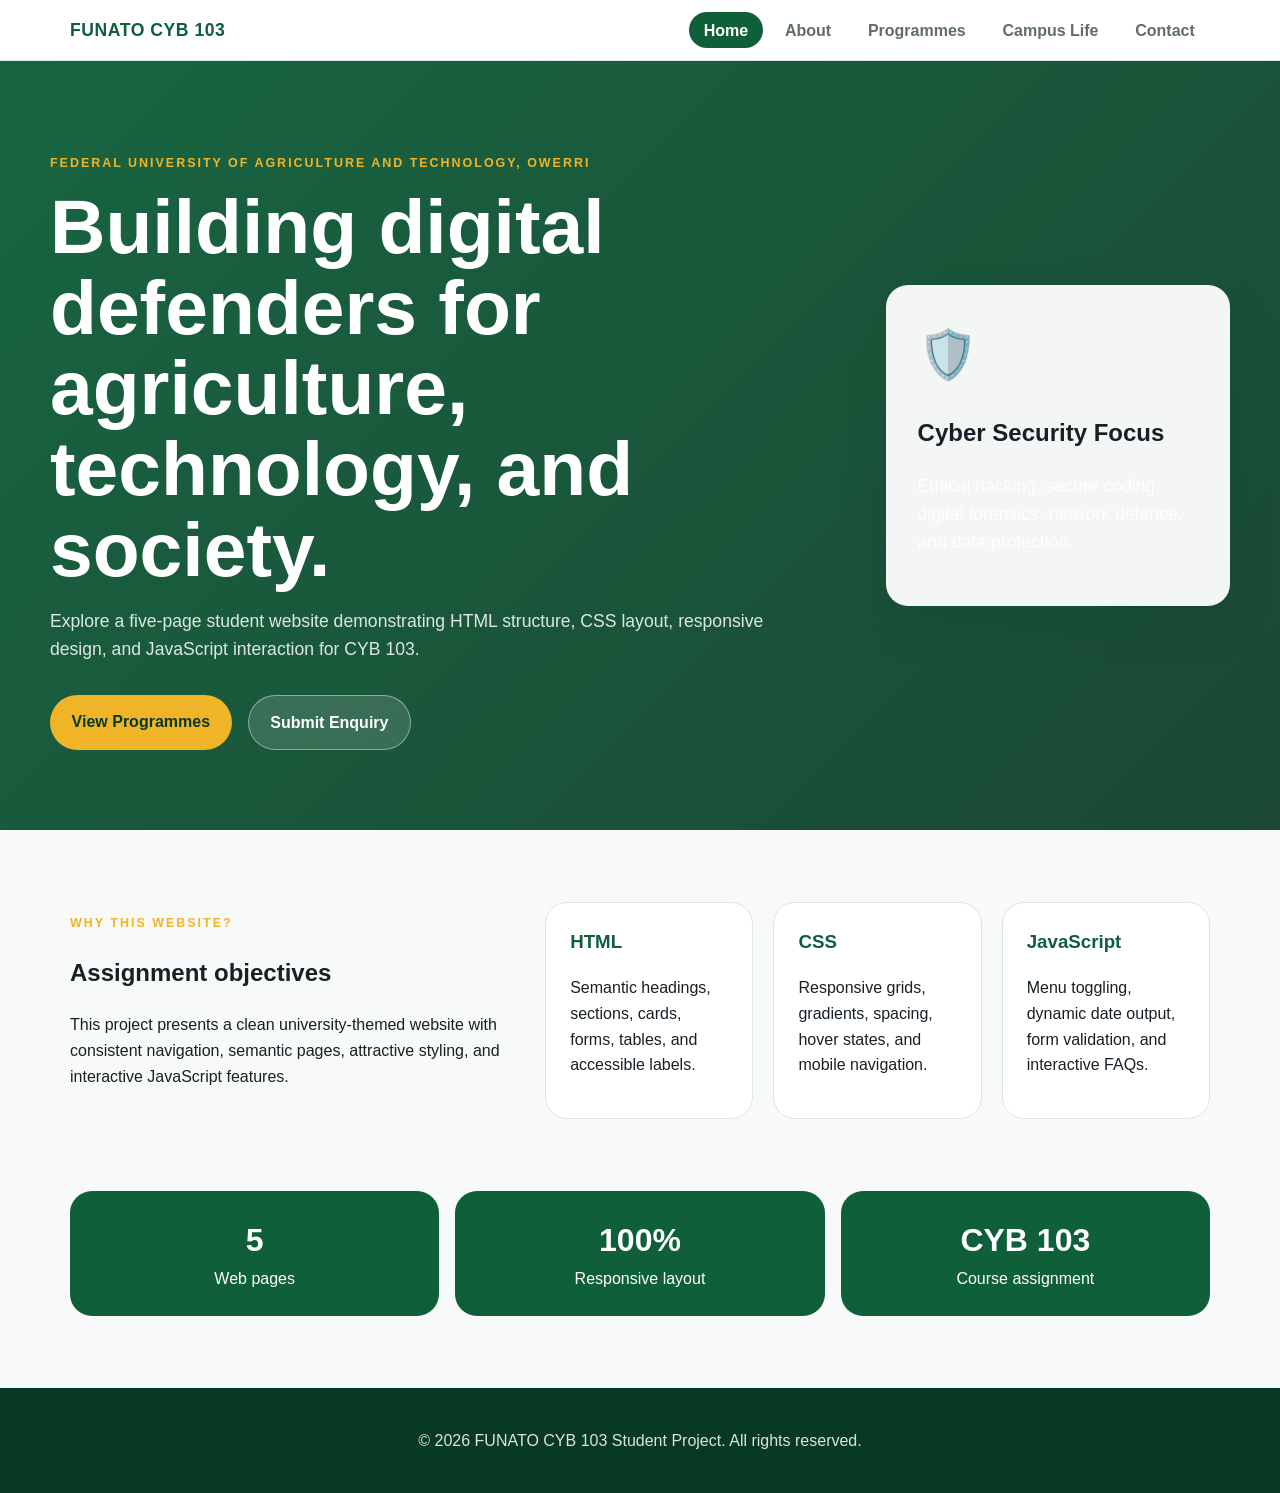
==== index.html @ 0ac332eb "Add FUNATO CYB 103 website" ====
<!DOCTYPE html>
<html lang="en">
<head>
  <meta charset="UTF-8">
  <meta name="viewport" content="width=device-width, initial-scale=1.0">
  <title>FUNATO Cyber Security Department</title>
  <link rel="stylesheet" href="styles.css">
</head>
<body>
  <header class="site-header">
    <nav class="navbar" aria-label="Main navigation">
      <a class="brand" href="index.html">FUNATO CYB 103</a>
      <button class="nav-toggle" type="button" aria-label="Toggle menu" aria-expanded="false">☰</button>
      <ul class="nav-links">
        <li><a class="active" href="index.html">Home</a></li>
        <li><a href="about.html">About</a></li>
        <li><a href="programmes.html">Programmes</a></li>
        <li><a href="campus.html">Campus Life</a></li>
        <li><a href="contact.html">Contact</a></li>
      </ul>
    </nav>
  </header>

  <main>
    <section class="hero">
      <div class="hero-content">
        <p class="eyebrow">Federal University of Agriculture and Technology, Owerri</p>
        <h1>Building digital defenders for agriculture, technology, and society.</h1>
        <p>Explore a five-page student website demonstrating HTML structure, CSS layout, responsive design, and JavaScript interaction for CYB 103.</p>
        <div class="hero-actions">
          <a class="button primary" href="programmes.html">View Programmes</a>
          <a class="button secondary" href="contact.html">Submit Enquiry</a>
        </div>
      </div>
      <div class="hero-card" aria-label="Cyber security highlights">
        <span class="card-icon">🛡️</span>
        <h2>Cyber Security Focus</h2>
        <p>Ethical hacking, secure coding, digital forensics, network defence, and data protection.</p>
      </div>
    </section>

    <section class="section grid-section">
      <div>
        <p class="eyebrow">Why this website?</p>
        <h2>Assignment objectives</h2>
        <p>This project presents a clean university-themed website with consistent navigation, semantic pages, attractive styling, and interactive JavaScript features.</p>
      </div>
      <div class="feature-grid">
        <article class="feature-card">
          <h3>HTML</h3>
          <p>Semantic headings, sections, cards, forms, tables, and accessible labels.</p>
        </article>
        <article class="feature-card">
          <h3>CSS</h3>
          <p>Responsive grids, gradients, spacing, hover states, and mobile navigation.</p>
        </article>
        <article class="feature-card">
          <h3>JavaScript</h3>
          <p>Menu toggling, dynamic date output, form validation, and interactive FAQs.</p>
        </article>
      </div>
    </section>

    <section class="section stats">
      <article><strong>5</strong><span>Web pages</span></article>
      <article><strong>100%</strong><span>Responsive layout</span></article>
      <article><strong>CYB 103</strong><span>Course assignment</span></article>
    </section>
  </main>

  <footer class="site-footer">
    <p>&copy; <span id="year"></span> FUNATO CYB 103 Student Project. All rights reserved.</p>
  </footer>
  <script src="script.js"></script>
</body>
</html>
---- styles.css ----
:root {
  --primary: #0f5f3a;
  --primary-dark: #083923;
  --secondary: #f0b429;
  --accent: #0ea5e9;
  --bg: #f7faf8;
  --surface: #ffffff;
  --text: #172026;
  --muted: #5f6c72;
  --border: #dce7df;
  --shadow: 0 18px 45px rgba(8, 57, 35, 0.15);
  --radius: 22px;
  font-family: "Segoe UI", Arial, sans-serif;
}

* {
  box-sizing: border-box;
}

body {
  margin: 0;
  background: var(--bg);
  color: var(--text);
  line-height: 1.6;
}

a {
  color: inherit;
  text-decoration: none;
}

.site-header {
  position: sticky;
  top: 0;
  z-index: 10;
  background: rgba(255, 255, 255, 0.94);
  border-bottom: 1px solid var(--border);
  backdrop-filter: blur(12px);
}

.navbar {
  align-items: center;
  display: flex;
  justify-content: space-between;
  margin: 0 auto;
  max-width: 1180px;
  padding: 1rem 1.25rem;
}

.brand {
  color: var(--primary);
  font-size: 1.1rem;
  font-weight: 800;
  letter-spacing: 0.03em;
}

.nav-links {
  align-items: center;
  display: flex;
  gap: 0.4rem;
  list-style: none;
  margin: 0;
  padding: 0;
}

.nav-links a {
  border-radius: 999px;
  color: var(--muted);
  font-weight: 700;
  padding: 0.6rem 0.95rem;
  transition: 0.2s ease;
}

.nav-links a:hover,
.nav-links a.active {
  background: var(--primary);
  color: #ffffff;
}

.nav-toggle {
  background: var(--primary);
  border: 0;
  border-radius: 12px;
  color: #ffffff;
  cursor: pointer;
  display: none;
  font-size: 1.3rem;
  padding: 0.45rem 0.65rem;
}

.hero,
.page-hero {
  background: linear-gradient(135deg, rgba(15, 95, 58, 0.96), rgba(8, 57, 35, 0.92)), url("data:image/svg+xml,%3Csvg xmlns='http://www.w3.org/2000/svg' width='160' height='160' viewBox='0 0 160 160'%3E%3Cpath fill='%23ffffff' fill-opacity='0.08' d='M80 0 0 80l80 80 80-80z'/%3E%3C/svg%3E");
  color: #ffffff;
}

.hero {
  align-items: center;
  display: grid;
  gap: 2rem;
  grid-template-columns: minmax(0, 1.4fr) minmax(280px, 0.6fr);
  margin: 0 auto;
  min-height: 76vh;
  padding: 5rem max(1.25rem, calc((100vw - 1180px) / 2));
}

.hero h1,
.page-hero h1 {
  font-size: clamp(2.2rem, 6vw, 4.8rem);
  line-height: 1.05;
  margin: 0 0 1rem;
}

.hero p,
.page-hero p {
  color: rgba(255, 255, 255, 0.86);
  font-size: 1.1rem;
  max-width: 720px;
}

.eyebrow {
  color: var(--secondary) !important;
  font-size: 0.78rem !important;
  font-weight: 800;
  letter-spacing: 0.16em;
  text-transform: uppercase;
}

.hero-actions {
  display: flex;
  flex-wrap: wrap;
  gap: 1rem;
  margin-top: 2rem;
}

.button {
  border: 0;
  border-radius: 999px;
  cursor: pointer;
  display: inline-block;
  font-weight: 800;
  padding: 0.85rem 1.35rem;
  transition: transform 0.2s ease, box-shadow 0.2s ease;
}

.button:hover {
  box-shadow: var(--shadow);
  transform: translateY(-2px);
}

.button.primary,
.button.small {
  background: var(--secondary);
  color: var(--primary-dark);
}

.button.secondary {
  background: rgba(255, 255, 255, 0.14);
  border: 1px solid rgba(255, 255, 255, 0.42);
  color: #ffffff;
}

.button.small {
  margin-top: auto;
  padding: 0.7rem 1rem;
}

.hero-card,
.info-panel,
.contact-card {
  background: rgba(255, 255, 255, 0.95);
  border-radius: var(--radius);
  box-shadow: var(--shadow);
  color: var(--text);
  padding: 2rem;
}

.card-icon {
  font-size: 3rem;
}

.section {
  margin: 0 auto;
  max-width: 1180px;
  padding: 4.5rem 1.25rem;
}

.grid-section {
  display: grid;
  gap: 2rem;
  grid-template-columns: 0.8fr 1.2fr;
}

.feature-grid,
.cards-row,
.gallery,
.timeline-list {
  display: grid;
  gap: 1.25rem;
  grid-template-columns: repeat(3, 1fr);
}

.feature-card,
.programme-card,
.gallery-card,
.timeline-list article,
.faq-item {
  background: var(--surface);
  border: 1px solid var(--border);
  border-radius: var(--radius);
  padding: 1.5rem;
}

.feature-card h3,
.programme-card h2,
.gallery-card h2 {
  color: var(--primary);
  margin-top: 0;
}

.stats {
  display: grid;
  gap: 1rem;
  grid-template-columns: repeat(3, 1fr);
  padding-top: 0;
}

.stats article {
  background: var(--primary);
  border-radius: var(--radius);
  color: #ffffff;
  padding: 1.5rem;
  text-align: center;
}

.stats strong {
  display: block;
  font-size: 2rem;
}

.page-hero.compact {
  padding: 4.5rem max(1.25rem, calc((100vw - 1180px) / 2));
}

.two-column,
.contact-layout {
  display: grid;
  gap: 2rem;
  grid-template-columns: 1fr 0.8fr;
}

.check-list {
  list-style: none;
  padding: 0;
}

.check-list li {
  margin: 0.75rem 0;
  padding-left: 1.8rem;
  position: relative;
}

.check-list li::before {
  color: var(--primary);
  content: "✓";
  font-weight: 900;
  left: 0;
  position: absolute;
}

.timeline-list article span {
  align-items: center;
  background: var(--secondary);
  border-radius: 50%;
  color: var(--primary-dark);
  display: inline-flex;
  font-weight: 900;
  height: 44px;
  justify-content: center;
  width: 44px;
}

.programme-card {
  display: flex;
  flex-direction: column;
}

.table-wrap {
  overflow-x: auto;
}

table {
  background: var(--surface);
  border-collapse: collapse;
  border-radius: var(--radius);
  box-shadow: var(--shadow);
  overflow: hidden;
  width: 100%;
}

th,
td {
  border-bottom: 1px solid var(--border);
  padding: 1rem;
  text-align: left;
}

th {
  background: var(--primary);
  color: #ffffff;
}

.notice,
.form-message {
  border-radius: 14px;
  font-weight: 700;
  margin-top: 1rem;
  padding: 1rem;
}

.notice {
  background: #e8f7ef;
  color: var(--primary-dark);
}

.gallery-card {
  min-height: 250px;
  padding-top: 7rem;
  position: relative;
}

.gallery-card::before {
  border-radius: 18px;
  color: #ffffff;
  content: "";
  font-size: 3rem;
  inset: 1.25rem 1.25rem auto;
  min-height: 82px;
  position: absolute;
}

.gallery-card.lab::before { background: linear-gradient(135deg, #0ea5e9, #0f5f3a); content: "⌨️"; display: grid; place-items: center; }
.gallery-card.farm::before { background: linear-gradient(135deg, #84cc16, #0f5f3a); content: "🌱"; display: grid; place-items: center; }
.gallery-card.library::before { background: linear-gradient(135deg, #f0b429, #b45309); content: "📚"; display: grid; place-items: center; }

.faq-section {
  padding-top: 0;
}

.faq-item + .faq-item {
  margin-top: 1rem;
}

.faq-question {
  background: transparent;
  border: 0;
  color: var(--primary);
  cursor: pointer;
  font-size: 1.05rem;
  font-weight: 900;
  padding: 0;
  text-align: left;
  width: 100%;
}

.faq-answer {
  display: none;
  margin-bottom: 0;
}

.faq-item.open .faq-answer {
  display: block;
}

.contact-form {
  background: var(--surface);
  border: 1px solid var(--border);
  border-radius: var(--radius);
  box-shadow: var(--shadow);
  display: grid;
  gap: 0.8rem;
  padding: 2rem;
}

.contact-form label {
  font-weight: 800;
}

.contact-form input,
.contact-form select,
.contact-form textarea {
  border: 1px solid var(--border);
  border-radius: 12px;
  font: inherit;
  padding: 0.85rem 1rem;
  width: 100%;
}

.form-message.success {
  background: #dcfce7;
  color: #166534;
}

.form-message.error {
  background: #fee2e2;
  color: #991b1b;
}

.site-footer {
  background: var(--primary-dark);
  color: rgba(255, 255, 255, 0.86);
  padding: 1.5rem;
  text-align: center;
}

@media (max-width: 820px) {
  .nav-toggle {
    display: block;
  }

  .nav-links {
    background: #ffffff;
    border-bottom: 1px solid var(--border);
    display: none;
    flex-direction: column;
    left: 0;
    padding: 1rem;
    position: absolute;
    right: 0;
    top: 100%;
  }

  .nav-links.open {
    display: flex;
  }

  .nav-links a {
    display: block;
    width: 100%;
  }

  .hero,
  .grid-section,
  .two-column,
  .contact-layout {
    grid-template-columns: 1fr;
  }

  .feature-grid,
  .cards-row,
  .gallery,
  .timeline-list,
  .stats {
    grid-template-columns: 1fr;
  }

  .hero {
    min-height: auto;
    padding-top: 4rem;
  }
}
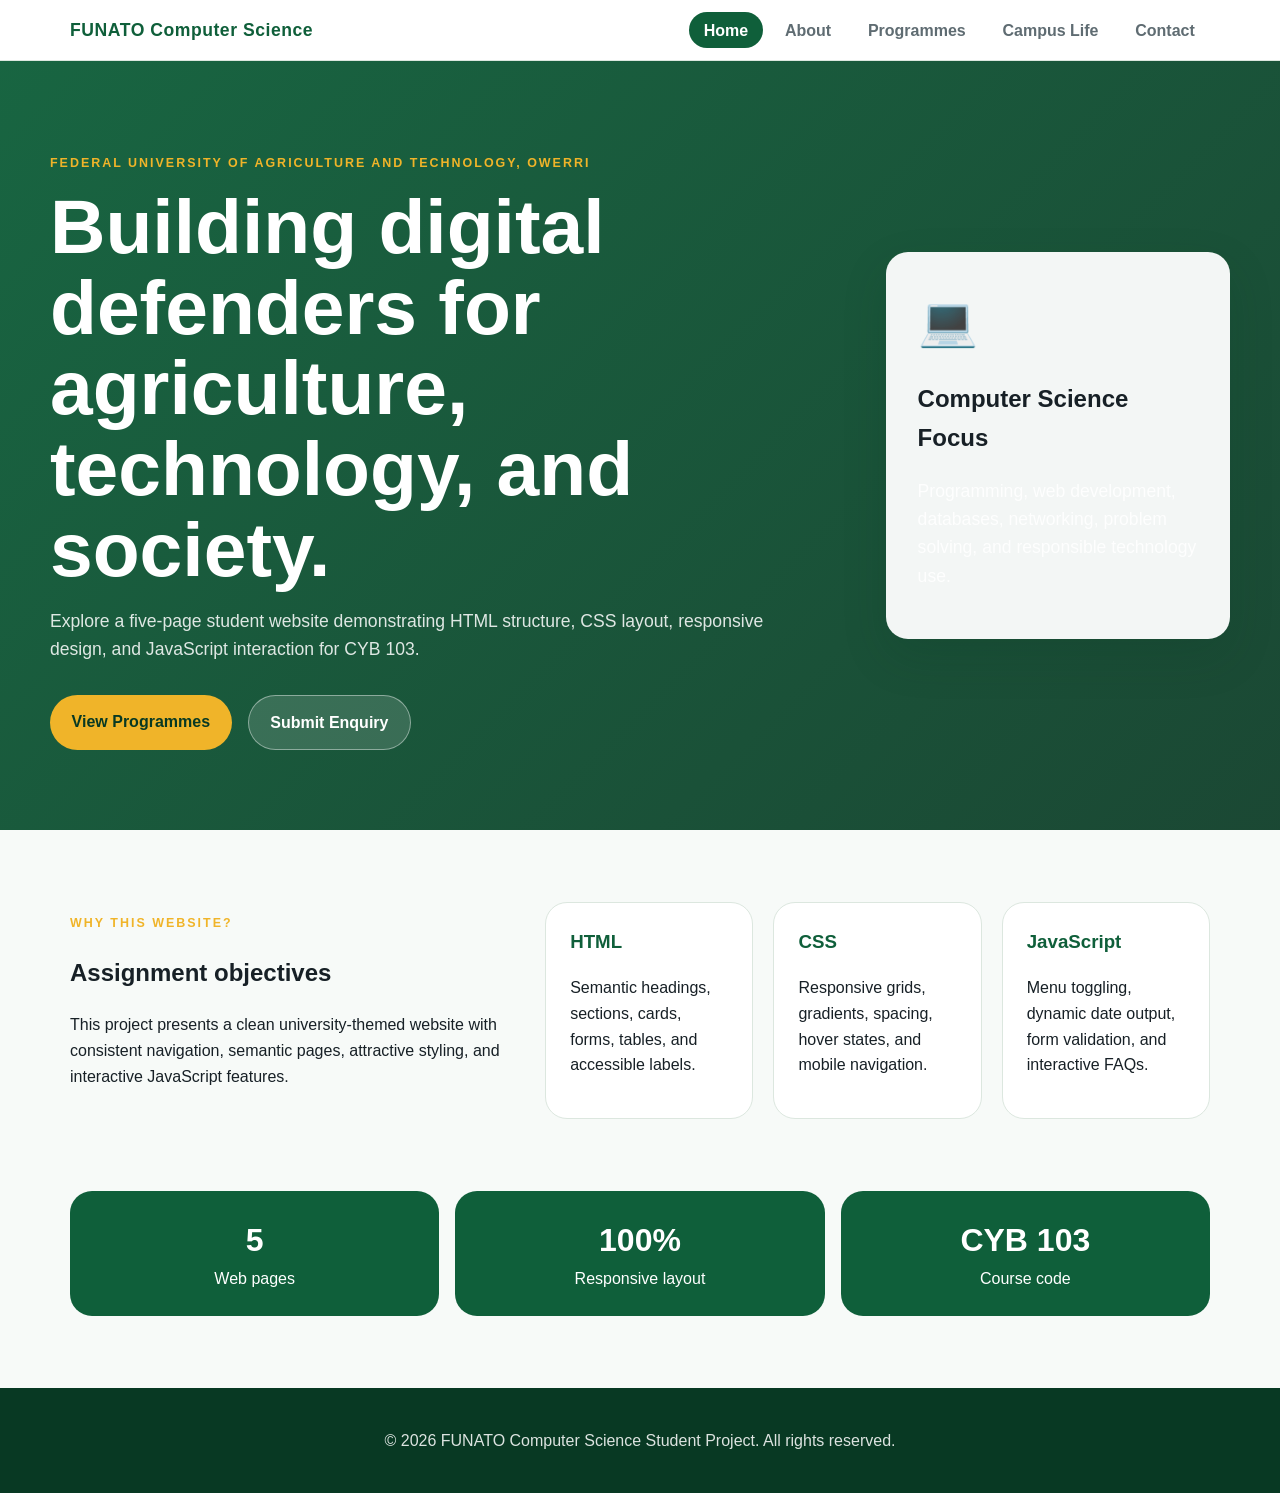
==== commit 76f572ed: "Refocus website on computer science department" ====
--- a/index.html
+++ b/index.html
@@ -3,13 +3,13 @@
 <head>
   <meta charset="UTF-8">
   <meta name="viewport" content="width=device-width, initial-scale=1.0">
-  <title>FUNATO Cyber Security Department</title>
+  <title>FUNATO Computer Science Department</title>
   <link rel="stylesheet" href="styles.css">
 </head>
 <body>
   <header class="site-header">
     <nav class="navbar" aria-label="Main navigation">
-      <a class="brand" href="index.html">FUNATO CYB 103</a>
+      <a class="brand" href="index.html">FUNATO Computer Science</a>
       <button class="nav-toggle" type="button" aria-label="Toggle menu" aria-expanded="false">☰</button>
       <ul class="nav-links">
         <li><a class="active" href="index.html">Home</a></li>
@@ -32,10 +32,10 @@
           <a class="button secondary" href="contact.html">Submit Enquiry</a>
         </div>
       </div>
-      <div class="hero-card" aria-label="Cyber security highlights">
-        <span class="card-icon">🛡️</span>
-        <h2>Cyber Security Focus</h2>
-        <p>Ethical hacking, secure coding, digital forensics, network defence, and data protection.</p>
+      <div class="hero-card" aria-label="Computer science highlights">
+        <span class="card-icon">💻</span>
+        <h2>Computer Science Focus</h2>
+        <p>Programming, web development, databases, networking, problem solving, and responsible technology use.</p>
       </div>
     </section>
 
@@ -64,12 +64,12 @@
     <section class="section stats">
       <article><strong>5</strong><span>Web pages</span></article>
       <article><strong>100%</strong><span>Responsive layout</span></article>
-      <article><strong>CYB 103</strong><span>Course assignment</span></article>
+      <article><strong>CYB 103</strong><span>Course code</span></article>
     </section>
   </main>
 
   <footer class="site-footer">
-    <p>&copy; <span id="year"></span> FUNATO CYB 103 Student Project. All rights reserved.</p>
+    <p>&copy; <span id="year"></span> FUNATO Computer Science Student Project. All rights reserved.</p>
   </footer>
   <script src="script.js"></script>
 </body>
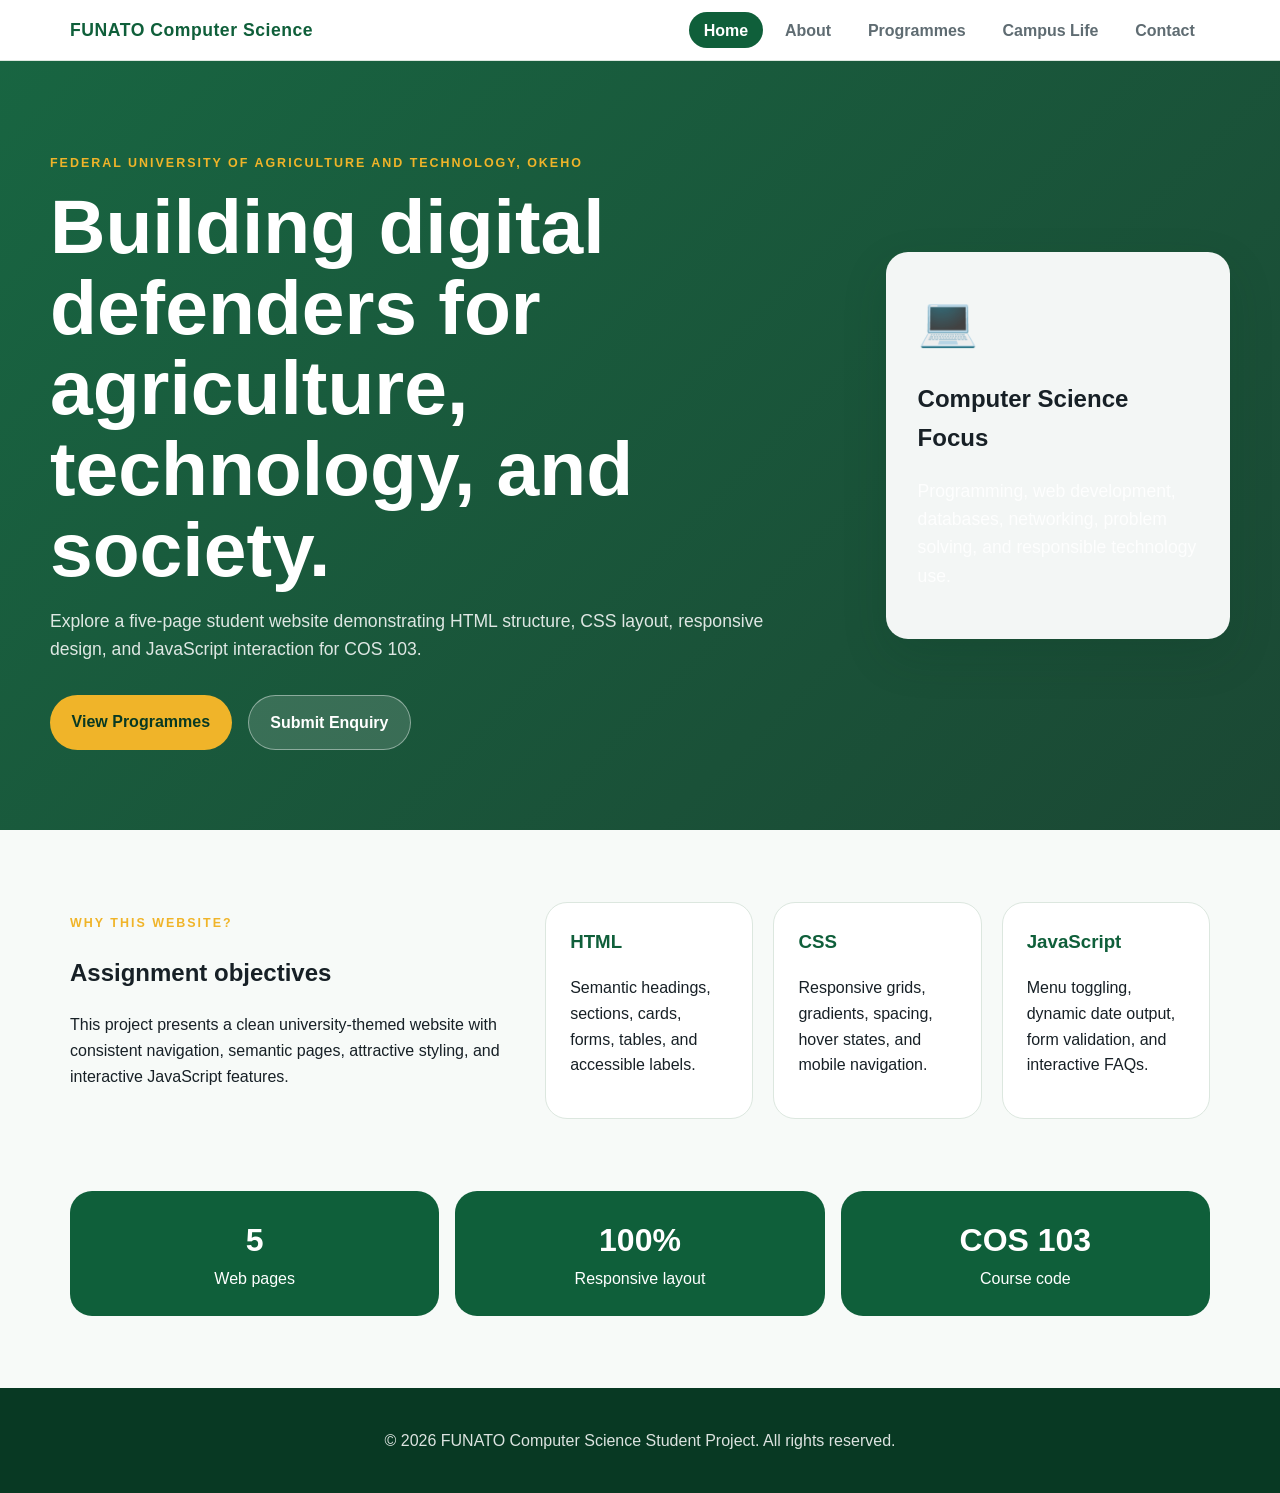
==== commit 8ece5202: "Update index.html" ====
--- a/index.html
+++ b/index.html
@@ -24,9 +24,9 @@
   <main>
     <section class="hero">
       <div class="hero-content">
-        <p class="eyebrow">Federal University of Agriculture and Technology, Owerri</p>
+        <p class="eyebrow">Federal University of Agriculture and Technology, Okeho
         <h1>Building digital defenders for agriculture, technology, and society.</h1>
-        <p>Explore a five-page student website demonstrating HTML structure, CSS layout, responsive design, and JavaScript interaction for CYB 103.</p>
+        <p>Explore a five-page student website demonstrating HTML structure, CSS layout, responsive design, and JavaScript interaction for COS 103.</p>
         <div class="hero-actions">
           <a class="button primary" href="programmes.html">View Programmes</a>
           <a class="button secondary" href="contact.html">Submit Enquiry</a>
@@ -64,7 +64,7 @@
     <section class="section stats">
       <article><strong>5</strong><span>Web pages</span></article>
       <article><strong>100%</strong><span>Responsive layout</span></article>
-      <article><strong>CYB 103</strong><span>Course code</span></article>
+      <article><strong>COS 103</strong><span>Course code</span></article>
     </section>
   </main>
 
